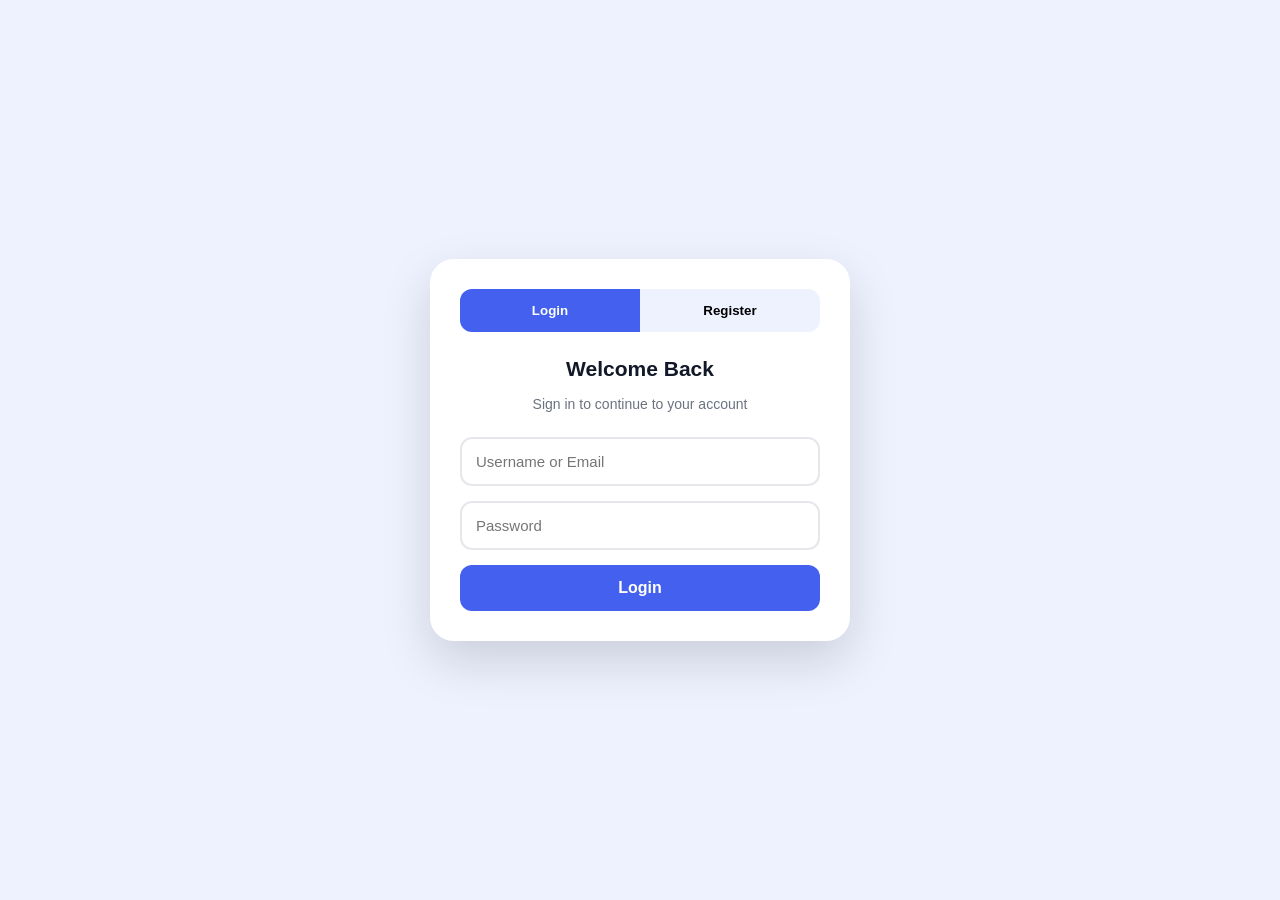
==== Dashboard.html @ b5315023 "Initial commit" ====
<!DOCTYPE html>
<html lang="en-GB">

<head>
    <link href="https://fonts.googleapis.com/css2?family=Inter:wght@400;500;600;700&display=swap" rel="stylesheet"/>
    <meta charset="UTF-8">
    <meta name="viewport" content="width=device-width, initial-scale=1.0">
    <link rel="stylesheet" href="CSS/Styles.css">

    <title>Literacy App</title>
    <link rel="icon" type="image/x-icon" href="/Assets/Images/book.ico">
</head>

<body class="center-page">

<div class="grid">

  <!-- CARD 1: App Info & Daily Goal -->
  <div class="card card-app-info">
    <div class="app-left">
      <h2 class="app-name">Literacy App</h2>
      <p class="app-details" id="level-text">Level 1</p>
      <p class="app-details" id="xp-text">XP: 0</p>
    </div>

    <div class="app-right">
      <h3 class="goal-title">Goal</h3>
      <div class="goal-bar">
        <div class="goal-fill" id="goal-fill"></div>
      </div>
      <p class="goal-percentage" id="goal-percentage">0%</p>
    </div>
  </div>

  <!-- CARD 2: Selected Lesson -->
  <div class="card card-selected-lesson">
    <h3 class="selected-lesson-title" id="sel-title">Select a Lesson</h3>
    <p class="selected-lesson-desc" id="sel-desc">Click a lesson to view details.</p>
    <p class="selected-lesson-xp" id="sel-xp"></p>
    <button class="start-btn" id="start-btn" onclick="startLesson()">Start Lesson</button>
  </div>

  <!-- CARD 3: Learning / Lesson Nodes -->
  <div class="card card-learning">
    <h3 class="learning-title">Learning</h3>

    <div class="nodes">

      <div class="node" data-id="1" onclick="selectLesson(1)">
        <span>Basic Vowels</span>
      </div>

      <div class="node-arrow">↓</div>

      <div class="node" data-id="2" onclick="selectLesson(2)">
        <span>Consonants</span>
      </div>

      <div class="node-arrow">↓</div>

      <div class="node" data-id="3" onclick="selectLesson(3)">
        <span>Short Sentences</span>
      </div>

      <div class="node-arrow">↓</div>

      <div class="node" data-id="4" onclick="selectLesson(4)">
        <span>Phonics</span>
      </div>

      <div class="node-arrow">↓</div>

      <div class="node" data-id="5" onclick="selectLesson(5)">
        <span>Type What You See</span>
      </div>

    </div>
  </div>

  <!-- CARD 4: Statistics -->
  <div class="card card-statistics">
    <h3 class="statistics-title">Statistics</h3>

    <div class="stat-list">

      <div class="stat-item">
        <span class="stat-icon">📚</span>
        <div>
          <p class="stat-name">Words Learnt</p>
          <p class="stat-value" id="stat-words">0</p>
        </div>
      </div>

      <div class="stat-item">
        <span class="stat-icon">🏆</span>
        <div>
          <p class="stat-name">Lessons Completed</p>
          <p class="stat-value" id="stat-lessons">0 / 5</p>
        </div>
      </div>

      <div class="stat-item">
        <span class="stat-icon">🔥</span>
        <div>
          <p class="stat-name">Current Streak</p>
          <p class="stat-value" id="stat-streak">0 Days</p>
        </div>
      </div>

      <div class="stat-item">
        <span class="stat-icon">⭐</span>
        <div>
          <p class="stat-name">Stars Earned</p>
          <p class="stat-value" id="stat-stars">0</p>
        </div>
      </div>

      <div class="stat-item">
        <span class="stat-icon">⏱️</span>
        <div>
          <p class="stat-name">Avg Completion Time</p>
          <p class="stat-value" id="stat-avg-time">N/A</p>
        </div>
      </div>

    </div>
  </div>

  <!-- CARD 5: Settings -->
  <div class="card card-settings">
    <h3 class="settings-title">Settings</h3>

    <p class="settings-label">Theme</p>
    <div class="settings-row">
      <button class="settings-btn settings-btn--active" id="btn-light" onclick="setTheme('light')">☀️ Light</button>
      <button class="settings-btn" id="btn-dark" onclick="setTheme('dark')">🌙 Dark</button>
    </div>

    <p class="settings-label">Font Size</p>
    <div class="settings-row">
      <button class="settings-btn" onclick="decreaseFont()">A−</button>
      <button class="settings-btn settings-btn--active" onclick="defaultFont()">A</button>
      <button class="settings-btn" onclick="increaseFont()">A+</button>
    </div>

    <p class="settings-label">Accessibility</p>
    <div class="settings-row">
      <button class="settings-btn" id="contrast-btn" onclick="toggleContrast()">⚫ High Contrast</button>
      <button class="settings-btn" id="tts-btn" onclick="toggleTTS()">Text to Speech</button>
    </div>

    <p class="settings-label">Account</p>
    <div class="settings-row">
      <button class="settings-btn" onclick="logout()">Log Out</button>
      <button class="settings-btn" onclick="resetAllProgress()" style="background-color:#EF4444;color:white;">🔄 Reset Progress</button>
    </div>
  </div>

</div>

<script src="JS/Script.js"></script>
<script src="JS/Accessibility.js"></script>

<script>
    /* =========================================================
       AVERAGE COMPLETION TIME STAT
       Reads lesson1–5 CompletionTime (seconds) from localStorage,
       averages however many lessons have been completed, and
       displays the result as Xm XXs in the statistics card.
    ========================================================= */
    function updateAvgCompletionTime() {
        let total = 0;
        let count = 0;

        for (let i = 1; i <= 5; i++) {
            const saved = localStorage.getItem(`lesson${i}CompletionTime`);
            const seconds = parseInt(saved);
            if (!isNaN(seconds) && seconds > 0) {
                total += seconds;
                count++;
            }
        }

        const el = document.getElementById("stat-avg-time");
        if (!el) return;

        if (count === 0) {
            el.textContent = "N/A";
            return;
        }

        const avg = Math.floor(total / count);
        const minutes = Math.floor(avg / 60);
        const secs = avg % 60;
        el.textContent = `${minutes}m ${secs.toString().padStart(2, "0")}s`;
    }

    document.addEventListener("DOMContentLoaded", updateAvgCompletionTime);
</script>

</body>
</html>
---- CSS/Styles.css ----
/* ==============================
   GLOBAL SETTINGS
============================== */
:root {
    --font-size: 14px;
}

* {
    box-sizing: border-box;
    margin: 0;
    padding: 0;
}

/* ==============================
   PAGE BACKGROUND
============================== */
body {
  background: #EEF2FF;
  padding: 24px;
  font-family: 'Inter', sans-serif;
  font-size: var(--font-size);
  color: #0F172A;
  min-height: 100vh;
}

body.center-page {
  display: flex;
  align-items: center;
  justify-content: center;
}

/* ==============================
   LOGIN / REGISTER PAGE CENTERING
   (only applies when body has class="login-page")
============================== */
body.login-page {
  display: flex;
  align-items: center;
  justify-content: center;
}

/* ==============================
   LOGIN / REGISTER STYLE (Index.html)
============================== */
.auth-container {
  width: 100%;
  padding: 20px;
}

.auth-card {
  max-width: 420px;
  margin: auto;
  background: rgba(255,255,255,0.95);
  backdrop-filter: blur(12px);
  border-radius: 24px;
  padding: 30px;
  box-shadow: 0 20px 50px rgba(0,0,0,0.15);
}

.auth-tabs {
  display: flex;
  margin-bottom: 25px;
  background: #eef2ff;
  border-radius: 12px;
  overflow: hidden;
}

.tab-btn {
  flex: 1;
  border: none;
  padding: 14px;
  background: transparent;
  cursor: pointer;
  font-weight: 700;
  transition: .3s;
}

.tab-btn.active {
  background: #4361ee;
  color: white;
}

.auth-form {
  display: flex;
  flex-direction: column;
  gap: 15px;
}

.auth-form h2 {
  text-align: center;
  color: #111827;
}

.form-subtitle {
  text-align: center;
  color: #6b7280;
  margin-bottom: 10px;
  font-size: 14px;
}

.auth-form input {
  width: 100%;
  padding: 14px;
  border: 2px solid #e5e7eb;
  border-radius: 12px;
  font-size: 15px;
  transition: .3s;
}

.auth-form input:focus {
  outline: none;
  border-color: #4361ee;
  box-shadow: 0 0 0 4px rgba(67,97,238,.15);
}

.auth-btn {
  border: none;
  padding: 14px;
  border-radius: 12px;
  background: #4361ee;
  color: white;
  font-size: 16px;
  font-weight: 700;
  cursor: pointer;
  transition: .3s;
}

.auth-btn:hover {
  background: #3651d4;
}

.hidden {
  display: none;
}

/* ==============================
   DARK THEME STYLES
============================== */
body.dark .login-card {
  background: #1A2540;
  border-color: #2D3F5E;
  box-shadow: 0 18px 40px rgba(0, 0, 0, 0.25);
}

body.dark .brand-mark {
  background: #2D3F5E;
}

body.dark .label,
body.dark .input {
  color: #F1F5F9;
}

body.dark .input {
  background: #101A33;
  border-color: #2D3F5E;
}

body.dark .input:focus {
  box-shadow: 0 0 0 4px rgba(67, 97, 238, 0.2);
}

body.dark .login-subtitle,
body.dark .check,
body.dark .link,
body.dark .divider,
body.dark .theme-hint {
  color: #94A3B8;
}

body.dark .secondary-btn {
  border-color: #2D3F5E;
  color: #A5B4FC;
}

body.dark .secondary-btn:hover {
  background: rgba(67, 97, 238, 0.12);
}

body.dark .login-error {
  color: #F87171;
}
body.dark {
  background: #0B1120;
  color: #F1F5F9;
}

body.dark .card {
  background: #1A2540;
  border-color: #2D3F5E;
}

body.dark .stat-icon {
  background: #2D3F5E;
}

body.dark .app-details {
  color: #94A3B8;
}

body.dark .goal-percentage {
  color: #94A3B8;
}

body.dark .selected-lesson-desc {
  color: #94A3B8;
}

body.dark .stat-name {
  color: #94A3B8;
}

body.dark .settings-label {
  color: #94A3B8;
}

body.dark .settings-btn {
  border-color: #2D3F5E;
  color: #94A3B8;
}

/* ==============================
   LESSON SUMMARY - DARK MODE
============================== */
/* Stage breakdown box */
body.dark .lesson-container div[style*="background: #f0f4ff"],
body.dark .lesson-container div[style*="background:#f0f4ff"] {
  background: #0F1E3A !important;
  border: 1px solid #2D3F5E !important;
}

/* "Average Score" grey text */
body.dark .lesson-container p[style*="color: #666"],
body.dark .lesson-container p[style*="color:#666"] {
  color: #94A3B8 !important;
}

/* Stage percentage grey text inside breakdown */
body.dark .lesson-container span[style*="color: #666"],
body.dark .lesson-container span[style*="color:#666"] {
  color: #94A3B8 !important;
}

/* Stage breakdown heading and stage labels */
body.dark .lesson-container h1,
body.dark .lesson-container h3 {
  color: #F1F5F9 !important;
  background: transparent !important;
}

/* Stage breakdown row text */
body.dark .lesson-container div[style*="text-align: left"] span:first-child {
  color: #CBD5E1 !important;
}

/* Stars Earned text */
body.dark .lesson-container p[style*="color: #4361ee"],
body.dark .lesson-container p[style*="color:#4361ee"] {
  color: #818CF8 !important;
}

/* ==============================
   LESSON SUMMARY - HIGH CONTRAST
============================== */
/* Force question box to black background */
body.high-contrast .question-container {
  background: #000 !important;
  border: 2px solid #fff !important;
}

/* Stage title and question text inside the question box */
body.high-contrast .question-title,
body.high-contrast .question-container p,
body.high-contrast .question-container div {
  color: #fff !important;
}

/* Stage indicator text (Stage 1 of 5) */
body.high-contrast .stage-indicator {
  color: #fff !important;
}

/* Attempt counter */
body.high-contrast .attempt-counter {
  color: #fff !important;
}

/* Progress bar track - make visible */
body.high-contrast .progress-bar-container {
  background: #444 !important;
  border: 1px solid #fff !important;
}

/* Explanation box */
body.high-contrast .explanation {
  background: #000 !important;
  border-left: 4px solid #fff !important;
  color: #fff !important;
}

/* Option buttons inside question container */
body.high-contrast .option-btn {
  background: #000 !important;
  color: #fff !important;
  border: 2px solid #fff !important;
}

body.high-contrast .option-btn:hover {
  background: #222 !important;
}

/* ==============================
   LESSON SUMMARY - STAR SIZE
============================== */
.lesson-container div[style*="text-align: center"] p[style*="font-size: 48px"] {
  font-size: 24px !important;
  line-height: 1.6 !important;
  word-break: break-word !important;
  white-space: normal !important;
  overflow-wrap: break-word !important;
}

/* ==============================
   HIGH CONSTRAST STYLE
============================== */
body.high-contrast {
  background: #000 !important;
  color: #fff !important;
}

/* Force all text to be readable */
body.high-contrast * {
  color: #fff !important;
}

/* Keep buttons readable */
body.high-contrast button {
  background: #000 !important;
  color: #fff !important;
  border: 2px solid #fff !important;
}

/* Cards */
body.high-contrast .card {
  background: #111 !important;
  border: 2px solid #fff !important;
}

/* Links */
body.high-contrast a {
  color: #ffff00 !important;
}

/* Inputs */
body.high-contrast input,
body.high-contrast textarea,
body.high-contrast select {
  background: #000 !important;
  color: #fff !important;
  border: 2px solid #fff !important;
}

/* ==============================
   GRID LAYOUT
============================== */
.grid {
  max-width: 900px;
  margin: 0 auto;
  display: grid;
  grid-template-columns: 1fr 1fr;
  grid-template-areas:
    "appinfo   selected"
    "learning  selected"
    "settings  statistics";
  gap: 14px;
  align-items: start;
}

/* ==============================
   CARD BASE (shared by all cards)
============================== */
.card {
  background: #ffffff;
  border-radius: 16px;
  padding: 20px;
  border: 1px solid #E2E8F8;
  box-shadow: 0 1px 3px rgba(0, 0, 0, 0.06);
}

/* ==============================
   CARD 1: App Info & Daily Goal
============================== */
.card-app-info {
  grid-area: appinfo;
  display: flex;
  flex-direction: column;
  gap: 14px;
  padding: 18px 20px;
}

/* ==============================
   App Name (Literacy App)
============================== */
.app-name {
  font-size: 1rem;
  font-weight: 700;
}

/* ==============================
   App Details (Level, XP)
============================== */
.app-details {
  color: #64748B;
  font-size: 0.85rem;
  margin-top: 3px;
}

/* ==============================
   Daily Goal Title
============================== */
.goal-title {
  font-weight: 700;
  font-size: 0.9rem;
  margin-bottom: 8px;
}

/* ==============================
   Progress Bar Container
============================== */
.goal-bar {
  height: 6px;
  background: #E2E8F8;
  border-radius: 99px;
  overflow: hidden;
}

/* ==============================
   Goal Progress Bar Fill
============================== */
.goal-fill {
  height: 100%;
  background: #22C55E;
  border-radius: 99px;
}

/* ==============================
   Goal Percentage Text
============================== */
.goal-percentage {
  color: #64748B;
  font-size: 0.8rem;
  margin-top: 5px;
}

/* ==============================
   CARD 2: Selected Lesson
============================== */
.card-selected-lesson {
  grid-area: selected;
  display: flex;
  flex-direction: column;
  gap: 16px;
  padding: 22px;
  height: 100%;
}

/* ==============================
   Selected Lesson Title
============================== */
.selected-lesson-title {
  font-weight: 700;
  font-size: 1rem;
}

/* ==============================
   Selected Lesson Description
============================== */
.selected-lesson-desc {
  color: #64748B;
  font-size: 0.875rem;
  line-height: 1.8;
}

/* ==============================
   Selected Lesson XP Reward
============================== */
.selected-lesson-xp {
  font-weight: 600;
  font-size: 0.875rem;
  color: #4361EE;
}

/* ==============================
   Start Lesson Button
============================== */
.start-btn {
  margin-top: auto;
  padding: 10px 20px;
  background: #4361EE;
  color: #ffffff;
  border: none;
  border-radius: 10px;
  font-family: inherit;
  font-size: 0.875rem;
  font-weight: 600;
  cursor: pointer;
  transition: all 0.2s ease;
  align-self: flex-start;
}

.start-btn:hover {
  background: #3451D1;
}

.start-btn:disabled {
  background: #3D4F6B;
  color: #94A3B8;
  cursor: not-allowed;
}

/* ==============================
   CARD 3: Learning / Lesson Nodes
============================== */
.card-learning {
  grid-area: learning;
  padding: 18px 20px;
}

/* ==============================
   Learning Card Title
============================== */
.learning-title {
  font-weight: 700;
  font-size: 1rem;
  margin-bottom: 14px;
}

/* ==============================
   Nodes Container
============================== */
.nodes {
  display: flex;
  flex-direction: column;
  align-items: flex-start;
}

/* ==============================
   Individual Lesson Node
============================== */
.node {
  display: flex;
  align-items: center;
  justify-content: space-between;
  width: 100%;
  padding: 9px 14px;
  border-radius: 24px;
  font-weight: 600;
  font-size: 0.875rem;
  color: #ffffff;
}

/* ==============================
   Unlocked Lesson Node
============================== */
.node-unlocked {
  background: #4361EE;
}

/* ==============================
   Locked Lesson Node
============================== */
.node-locked {
  background: #3D4F6B;
}

/* ==============================
   Lock Icon Inside Node
============================== */
.lock-icon {
  margin-left: 10px;
  font-size: 0.8rem;
}

/* ==============================
   Arrow Between Nodes
============================== */
.node-arrow {
  padding: 3px 0 3px 14px;
  color: #F59E0B;
  font-size: 0.875rem;
}

/* ==============================
   CARD 4: Statistics
============================== */
.card-statistics {
  grid-area: statistics;
  padding: 18px 20px;
  height: fit-content;
}

/* ==============================
   Statistics Title
============================== */
.statistics-title {
  font-weight: 700;
  font-size: 1rem;
  margin-bottom: 14px;
}

/* ==============================
   Statistics List
============================== */
.stat-list {
  display: flex;
  flex-direction: column;
  gap: 12px;
}

/* ==============================
   Individual Statistics Row
============================== */
.stat-item {
  display: flex;
  align-items: center;
  gap: 12px;
}

/* ==============================
   Statistics Icon Box
============================== */
.stat-icon {
  width: 36px;
  height: 36px;
  display: flex;
  align-items: center;
  justify-content: center;
  background: #EEF0FD;
  border-radius: 10px;
  font-size: 1rem;
  flex-shrink: 0;
}

/* ==============================
   Statistics Label
============================== */
.stat-name {
  color: #64748B;
  font-size: 0.78rem;
  font-weight: 500;
}

/* ==============================
   Statistics Value
============================== */
.stat-value {
  font-weight: 700;
  font-size: 0.95rem;
  margin-top: 2px;
}

/* ==============================
   CARD 5: Settings
============================== */
.card-settings {
  grid-area: settings;
  padding: 18px 20px;
  height: fit-content;
}

/* ==============================
   Settings Title
============================== */
.settings-title {
  font-weight: 700;
  font-size: 1rem;
  margin-bottom: 14px;
}

/* ==============================
   Settings Sub-Label
============================== */
.settings-label {
  font-weight: 600;
  font-size: 0.75rem;
  color: #64748B;
  text-transform: uppercase;
  letter-spacing: 0.07em;
  margin-bottom: 8px;
}

/* ==============================
   Settings Button Row
============================== */
.settings-row {
  display: flex;
  gap: 8px;
  margin-bottom: 14px;
}

.settings-row:last-child {
  margin-bottom: 0;
}

/* ==============================
   Individual Settings Buttons
============================== */
.settings-btn {
  padding: 7px 14px;
  border-radius: 10px;
  border: 1.5px solid #E2E8F8;
  background: transparent;
  color: #64748B;
  font-family: inherit;
  font-size: 0.875rem;
  font-weight: 600;
  cursor: pointer;
  transition: all 0.2s ease;
}

/* ==============================
   Settings Button Hover
============================== */
.settings-btn:hover {
  border-color: #4361EE;
  color: #4361EE;
}

/* ==============================
   Active / Selected Settings Buttons
============================== */
.settings-btn--active {
  background: #EEF0FD;
  color: #4361EE;
  border-color: #4361EE;
}

/* ==============================
   TTS Button - Active (ON) State
   Solid, noticeable fill so it clearly stands out
   from the other settings buttons when enabled
============================== */
.tts-btn--on {
  background: #4361EE;
  color: #ffffff;
  border-color: #4361EE;
}

.tts-btn--on:hover {
  background: #3451D1;
  color: #ffffff;
}

/* ==============================
   LESSONS STYLING
============================== */
.lesson-container {
  max-width: 700px;
  margin: 0 auto;
  background: #ffffff;
  border-radius: 16px;
  padding: 24px;
  box-shadow: 0 10px 30px rgba(0,0,0,0.08);
  display: flex;
  flex-direction: column;
  gap: 16px;
}

/* Title */
.lesson-container h1 {
  font-size: 1.4rem;
  font-weight: 800;
  color: #111827;
}

/* Paragraph text */
.lesson-container p {
  color: #64748B;
  font-size: 0.95rem;
  line-height: 1.6;
}

/* Section heading */
.lesson-container h2 {
  margin-top: 10px;
  font-size: 1.1rem;
  font-weight: 700;
  color: #111827;
}

/* ==============================
   VOWEL GRID
============================== */
.vowel-grid {
  display: grid;
  grid-template-columns: repeat(5, 1fr);
  gap: 10px;
  margin-top: 10px;
}

/* Vowel cards */
.vowel-card {
  background: #EEF2FF;
  border: 1px solid #E2E8F8;
  border-radius: 12px;
  padding: 14px;
  text-align: center;
  font-weight: 700;
  color: #4361EE;
  transition: 0.2s ease;
  cursor: default;
}

.vowel-card:hover {
  transform: translateY(-2px);
  background: #E0E7FF;
}

/* ==============================
   LESSON HEADER / PROGRESS
============================== */
.lesson-header {
  display: flex;
  justify-content: space-between;
  align-items: center;
  margin-bottom: 20px;
  padding-bottom: 15px;
  border-bottom: 2px solid #e0e7ff;
}

.stage-indicator {
  font-weight: 700;
  color: #4361ee;
  font-size: 16px;
}

.progress-bar-container {
  flex: 1;
  margin: 0 20px;
  height: 8px;
  background: #e0e7ff;
  border-radius: 4px;
  overflow: hidden;
}

.progress-bar {
  height: 100%;
  background: linear-gradient(90deg, #4361ee, #7c3aed);
  transition: width 0.3s ease;
}

.attempt-counter {
  font-size: 14px;
  color: #666;
}

/* ==============================
   QUESTION CONTAINER
============================== */
.question-container {
  margin: 30px 0;
  padding: 20px;
  background: #f8faff;
  border-radius: 12px;
}

.question-title {
  font-size: 18px;
  font-weight: 600;
  color: #111;
  margin-bottom: 15px;
}

/* ==============================
   QUIZ — OPTION BUTTONS
============================== */
.options-grid {
  display: grid !important;
  grid-template-columns: 1fr 1fr;
  gap: 10px;
  margin: 20px 0;
}

.option-btn {
  display: block !important;
  visibility: visible !important;
  opacity: 1 !important;
  padding: 15px;
  border: 2px solid #d1d5db;
  background: #ffffff !important;
  color: #1e293b !important;
  border-radius: 8px;
  cursor: pointer;
  font-size: 15px;
  font-weight: 500;
  width: 100%;
  text-align: center;
  transition: all 0.2s;
}

.option-btn:hover:not(:disabled) {
  border-color: #4361ee;
  background: #f0f4ff !important;
  color: #4361ee !important;
}

.option-btn:disabled {
  opacity: 0.5 !important;
  cursor: not-allowed;
}

/* ==============================
   QUIZ — SHARED CHROME
============================== */
/* Override the broad .lesson-container button rule for quiz buttons
   so option-btn, hint-btn, next-btn all get their own looks */
.lesson-container button.option-btn,
.lesson-container button.hint-btn,
.lesson-container button.next-btn,
.lesson-container button.submit-btn {
  margin-right: 0;
  border: none;
}

#result {
  margin: 15px 0;
  font-weight: 600;
  min-height: 25px;
}

.explanation {
  margin-top: 15px;
  padding: 12px;
  background: #dbeafe;
  border-left: 4px solid #4361ee;
  border-radius: 4px;
  color: #1e40af;
  font-size: 14px;
  display: none;
}

.hint-btn {
  background: #FCD34D !important;
  color: #78350f !important;
  border: none !important;
  padding: 10px 15px;
  border-radius: 6px;
  cursor: pointer;
  font-weight: 600;
  margin: 10px 5px 10px 0;
}

.hint-btn:disabled {
  background: #d1d5db !important;
  color: #666 !important;
  cursor: not-allowed;
}

.next-btn {
  background: #22C55E !important;
  color: #ffffff !important;
  border: none !important;
  padding: 12px 24px;
  border-radius: 8px;
  cursor: pointer;
  font-weight: 600;
  font-size: 15px;
  margin-top: 15px;
}

.next-btn:hover {
  background: #16a34a !important;
}

/* Complete button */
#complete-btn {
  margin-top: 16px;
  padding: 12px;
  background: #22C55E;
  color: white;
  border: none;
  border-radius: 12px;
  font-weight: 700;
  cursor: pointer;
  transition: 0.2s ease;
}

#complete-btn:hover {
  background: #16A34A;
}

/* ==============================
   LESSON 5 — IMAGE / TYPING
============================== */
.image-display {
  text-align: center;
  margin: 24px 0;
  padding: 30px;
  background: #f8faff;
  border-radius: 16px;
  border: 2px dashed #c7d2fe;
}

.image-emoji {
  font-size: 96px;
  display: block;
  line-height: 1.2;
  margin-bottom: 10px;
  user-select: none;
}

.image-label {
  font-size: 13px;
  color: #94a3b8;
  font-weight: 500;
  letter-spacing: 0.05em;
  text-transform: uppercase;
}

.typing-area {
  display: flex;
  gap: 10px;
  margin: 20px 0;
  align-items: center;
}

.typing-input {
  flex: 1;
  padding: 14px 18px;
  font-size: 18px;
  font-family: inherit;
  font-weight: 600;
  border: 2px solid #d1d5db;
  border-radius: 10px;
  outline: none;
  transition: border-color 0.2s;
  background: white;
  color: #0f172a;
  letter-spacing: 0.05em;
}

.typing-input:focus {
  border-color: #4361ee;
}

.typing-input:disabled {
  opacity: 0.6;
  cursor: not-allowed;
  background: #f1f5f9;
}

.submit-btn {
  padding: 14px 24px;
  background: #4361ee !important;
  color: white !important;
  border: none !important;
  border-radius: 10px;
  font-family: inherit;
  font-size: 15px;
  font-weight: 700;
  cursor: pointer;
  transition: background 0.2s;
  white-space: nowrap;
}

.submit-btn:hover {
  background: #3451d1 !important;
}

.submit-btn:disabled {
  background: #94a3b8 !important;
  cursor: not-allowed;
}

/* Letter tiles */
.letter-tiles {
  display: flex;
  gap: 8px;
  justify-content: center;
  margin: 14px 0;
  flex-wrap: wrap;
}

.letter-tile {
  width: 44px;
  height: 50px;
  border: 2px solid #c7d2fe;
  border-radius: 8px;
  display: flex;
  align-items: center;
  justify-content: center;
  font-size: 22px;
  font-weight: 800;
  color: #4361ee;
  background: #eef2ff;
  text-transform: uppercase;
  transition: all 0.15s;
}

.letter-tile.filled {
  border-color: #4361ee;
  background: #e0e7ff;
}

.letter-tile.correct {
  border-color: #22c55e;
  background: #dcfce7;
  color: #15803d;
}

.letter-tile.incorrect {
  border-color: #ef4444;
  background: #fee2e2;
  color: #b91c1c;
}

/* ==============================
   NODES & ARROWS
============================== */
.node-completed {
  background: #14532d;
  border: 2px solid #22c55e;
  color: #dcfce7;
}

.node-arrow {
  text-align: center;
  font-size: 18px;
  color: #9ca3af;
  margin: 5px 0;
}

/* ==============================
   DARK MODE
============================== */
body.dark .lesson-container {
  background: #1A2540;
  color: #F1F5F9;
}

body.dark .lesson-container h1,
body.dark .lesson-container h2 {
  background: #1A2540;
  color: #F1F5F9;
}

body.dark .lesson-container p {
  color: #94A3B8;
}

body.dark .vowel-card {
  background: #0B1120;
  border-color: #2D3F5E;
  color: #A5B4FC;
}

body.dark .lesson-header {
  border-bottom-color: #2d3f5e;
}

body.dark .stage-indicator {
  color: #818cf8;
}

body.dark .progress-bar-container {
  background: #2d3f5e;
}

body.dark .attempt-counter {
  color: #94a3b8;
}

body.dark .question-container {
  background: #0f1e3a;
}

body.dark .question-title {
  color: #f1f5f9;
}

/* Option buttons in dark mode */
body.dark .option-btn {
  background: #0B1120 !important;
  color: #F1F5F9 !important;
  border-color: #2D3F5E !important;
}

body.dark .option-btn:hover:not(:disabled) {
  background: #1e2d5a !important;
  border-color: #818cf8 !important;
  color: #a5b4fc !important;
}

body.dark .explanation {
  background: #1e2d5a;
  color: #a5b4fc;
  border-left-color: #818cf8;
}

body.dark .hint-btn {
  background: #92400e !important;
  color: #fde68a !important;
}

body.dark .hint-btn:disabled {
  background: #374151 !important;
  color: #9ca3af !important;
}

/* Lesson 5 dark mode */
body.dark .image-display {
  background: #0f1e3a;
  border-color: #2d3f5e;
}

body.dark .typing-input {
  background: #1a2540;
  border-color: #2d3f5e;
  color: #f1f5f9;
}

body.dark .typing-input:focus {
  border-color: #818cf8;
}

body.dark .typing-input:disabled {
  background: #0f1e3a;
}

body.dark .letter-tile {
  background: #1a2540;
  border-color: #2d3f5e;
  color: #818cf8;
}

body.dark .letter-tile.filled {
  border-color: #818cf8;
  background: #1e2d5a;
}

body.dark .letter-tile.correct {
  background: #14532d;
  border-color: #22c55e;
  color: #86efac;
}

body.dark .letter-tile.incorrect {
  background: #450a0a;
  border-color: #ef4444;
  color: #fca5a5;
}

/* ==============================
   HIGH CONTRAST
============================== */
body.high-contrast .lesson-container {
  background: #000;
  border: 2px solid #fff;
}

body.high-contrast .lesson-container p,
body.high-contrast .lesson-container h1,
body.high-contrast .lesson-container h2 {
  color: #fff !important;
}

body.high-contrast .vowel-card {
  background: #000;
  border: 2px solid #fff;
  color: #fff;
}

body.high-contrast .question-container {
  background: #000;
  border: 1px solid #fff;
}

body.high-contrast .question-title {
  color: #fff;
}

body.high-contrast .option-btn {
  background: #000 !important;
  border: 2px solid #fff !important;
  color: #fff !important;
}

body.high-contrast .option-btn:hover:not(:disabled) {
  background: #111 !important;
  border-color: #ff0 !important;
  color: #ff0 !important;
}

body.high-contrast .hint-btn {
  background: #000 !important;
  border: 2px solid #ff0 !important;
  color: #ff0 !important;
}

body.high-contrast .next-btn {
  background: #000 !important;
  border: 2px solid #0f0 !important;
  color: #0f0 !important;
}

body.high-contrast #complete-btn {
  background: #000;
  border: 2px solid #fff;
  color: #fff;
}

body.high-contrast #result {
  color: #fff;
}

body.high-contrast .explanation {
  background: #000;
  border-left-color: #fff;
  color: #fff;
}

/* Lesson 5 high contrast */
body.high-contrast .image-display {
  background: #000;
  border: 2px solid #fff;
}

body.high-contrast .typing-input {
  background: #000;
  color: #fff;
  border: 2px solid #fff;
}

body.high-contrast .letter-tile {
  background: #000;
  border: 2px solid #fff;
  color: #fff;
}

body.high-contrast .letter-tile.correct {
  background: #000;
  border-color: #0f0;
  color: #0f0;
}

body.high-contrast .letter-tile.incorrect {
  background: #000;
  border-color: #f00;
  color: #f00;
}
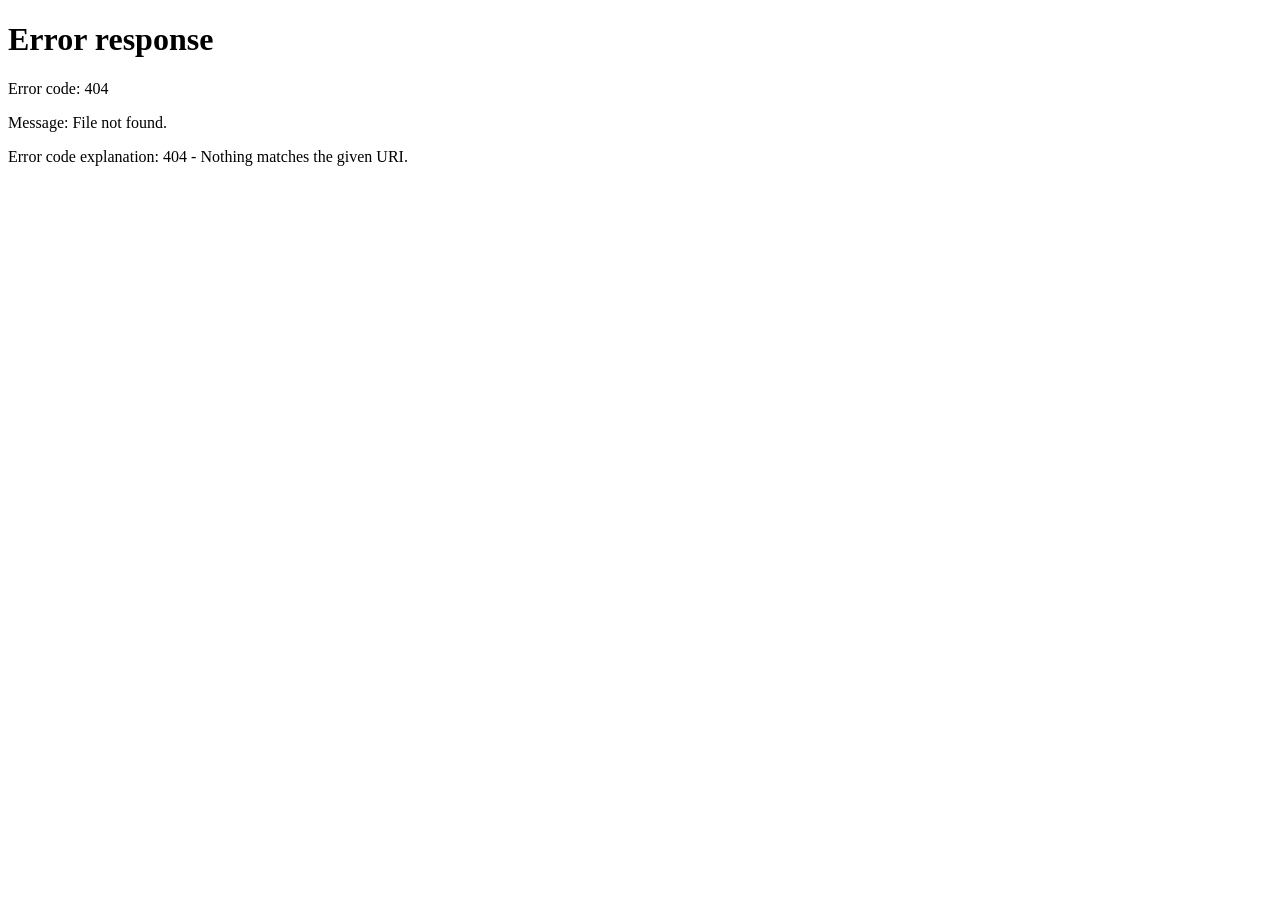
==== commit 938a54f0: "Fix favicon path for GitHub Pages compatibility" ====
--- a/Dashboard.html
+++ b/Dashboard.html
@@ -8,7 +8,7 @@
     <link rel="stylesheet" href="CSS/Styles.css">
 
     <title>Literacy App</title>
-    <link rel="icon" type="image/x-icon" href="/Assets/Images/book.ico">
+    <link rel="icon" type="image/x-icon" href="Assets/Images/book.ico">
 </head>
 
 <body class="center-page">
